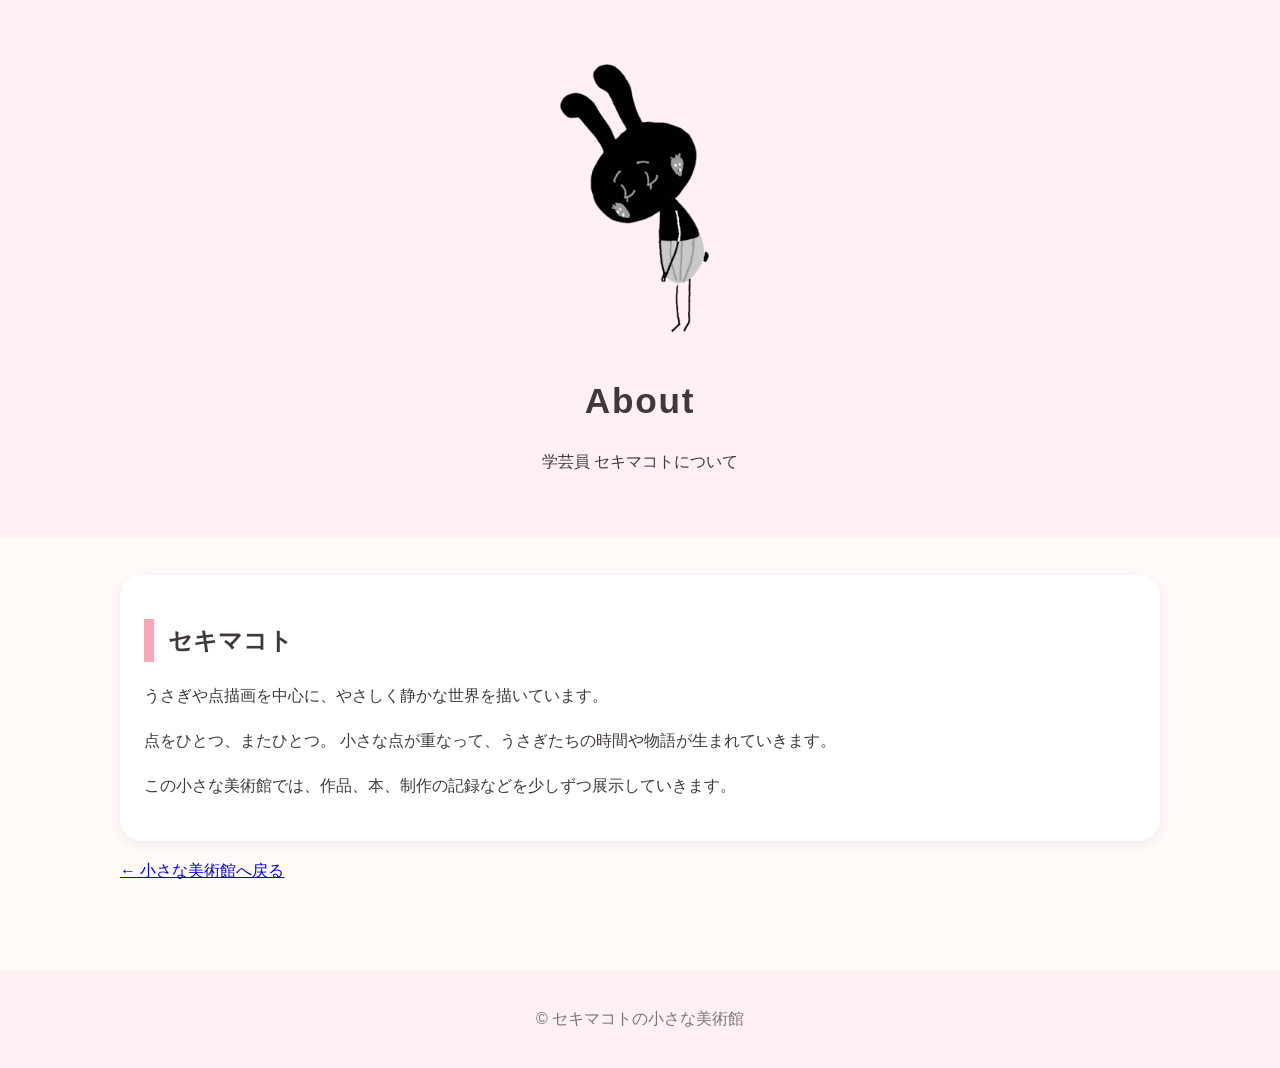
==== about.html @ 88525374 "Update about.html" ====
<!DOCTYPE html>
<html lang="ja">
<head>
<meta charset="UTF-8">
<meta name="viewport" content="width=device-width, initial-scale=1.0">
<title>About｜セキマコトの小さな美術館</title>
<link rel="stylesheet" href="css/style.css">
</head>
<body>
<header>
<img src="images/characters/kurousa-bow.png" alt="おじぎくろうさ">
<h1>About</h1>
<p>学芸員 セキマコトについて</p>
</header>

<main>
<div class="card">
<h2>セキマコト</h2>
<p>
うさぎや点描画を中心に、やさしく静かな世界を描いています。
</p>
<p>
点をひとつ、またひとつ。  
小さな点が重なって、うさぎたちの時間や物語が生まれていきます。
</p>
<p>
この小さな美術館では、作品、本、制作の記録などを少しずつ展示していきます。
</p>
</div>

<p><a href="index.html">← 小さな美術館へ戻る</a></p>
</main>

<footer>© セキマコトの小さな美術館</footer>
</body>
</html>
---- css/style.css ----
body{
    margin:0;
    font-family:"Hiragino Sans","Yu Gothic",sans-serif;
    background:#fffaf8;
    color:#3f3a37;
    line-height:1.8;
}

header{
    text-align:center;
    padding:58px 20px 44px;
    background:#fff0f3;
}

header img{
    width:170px;
    max-width:60%;
}

h1{
    font-size:2.2rem;
    margin:18px 0 8px;
    letter-spacing:.05em;
}

nav{
    background:#fffaf8;
    text-align:center;
    padding:12px;
    border-bottom:1px solid #eadede;
    position:sticky;
    top:0;
    z-index:10;
}

nav a{
    display:inline-block;
    margin:6px 10px;
    color:#3f3a37;
    text-decoration:none;
    font-weight:bold;
}

main{
    max-width:1040px;
    margin:auto;
    padding:38px 18px 70px;
}

section{
    margin-bottom:54px;
}

h2{
    border-left:10px solid #f5a9b8;
    padding-left:14px;
}

.card{
    background:white;
    border-radius:22px;
    padding:24px;
    box-shadow:0 4px 14px rgba(0,0,0,.06);
}

.grid{
    display:grid;
    grid-template-columns:repeat(auto-fit,minmax(220px,1fr));
    gap:22px;
}

.card img{
    width:100%;
    border-radius:14px;
}

.button{
    display:inline-block;
    background:#8c7a70;
    color:white;
    text-decoration:none;
    padding:10px 20px;
    border-radius:999px;
    margin-top:10px;
    font-weight:bold;
    transition:.2s;
}

.button:hover{
    opacity:.9;
}

.button.pink{
    background:#ef9aa8;
}

.kurousa-small{
    width:90px;
    display:block;
    margin:0 auto 10px;
}

footer{
    text-align:center;
    padding:34px;
    background:#fff0f3;
    color:#777;
}
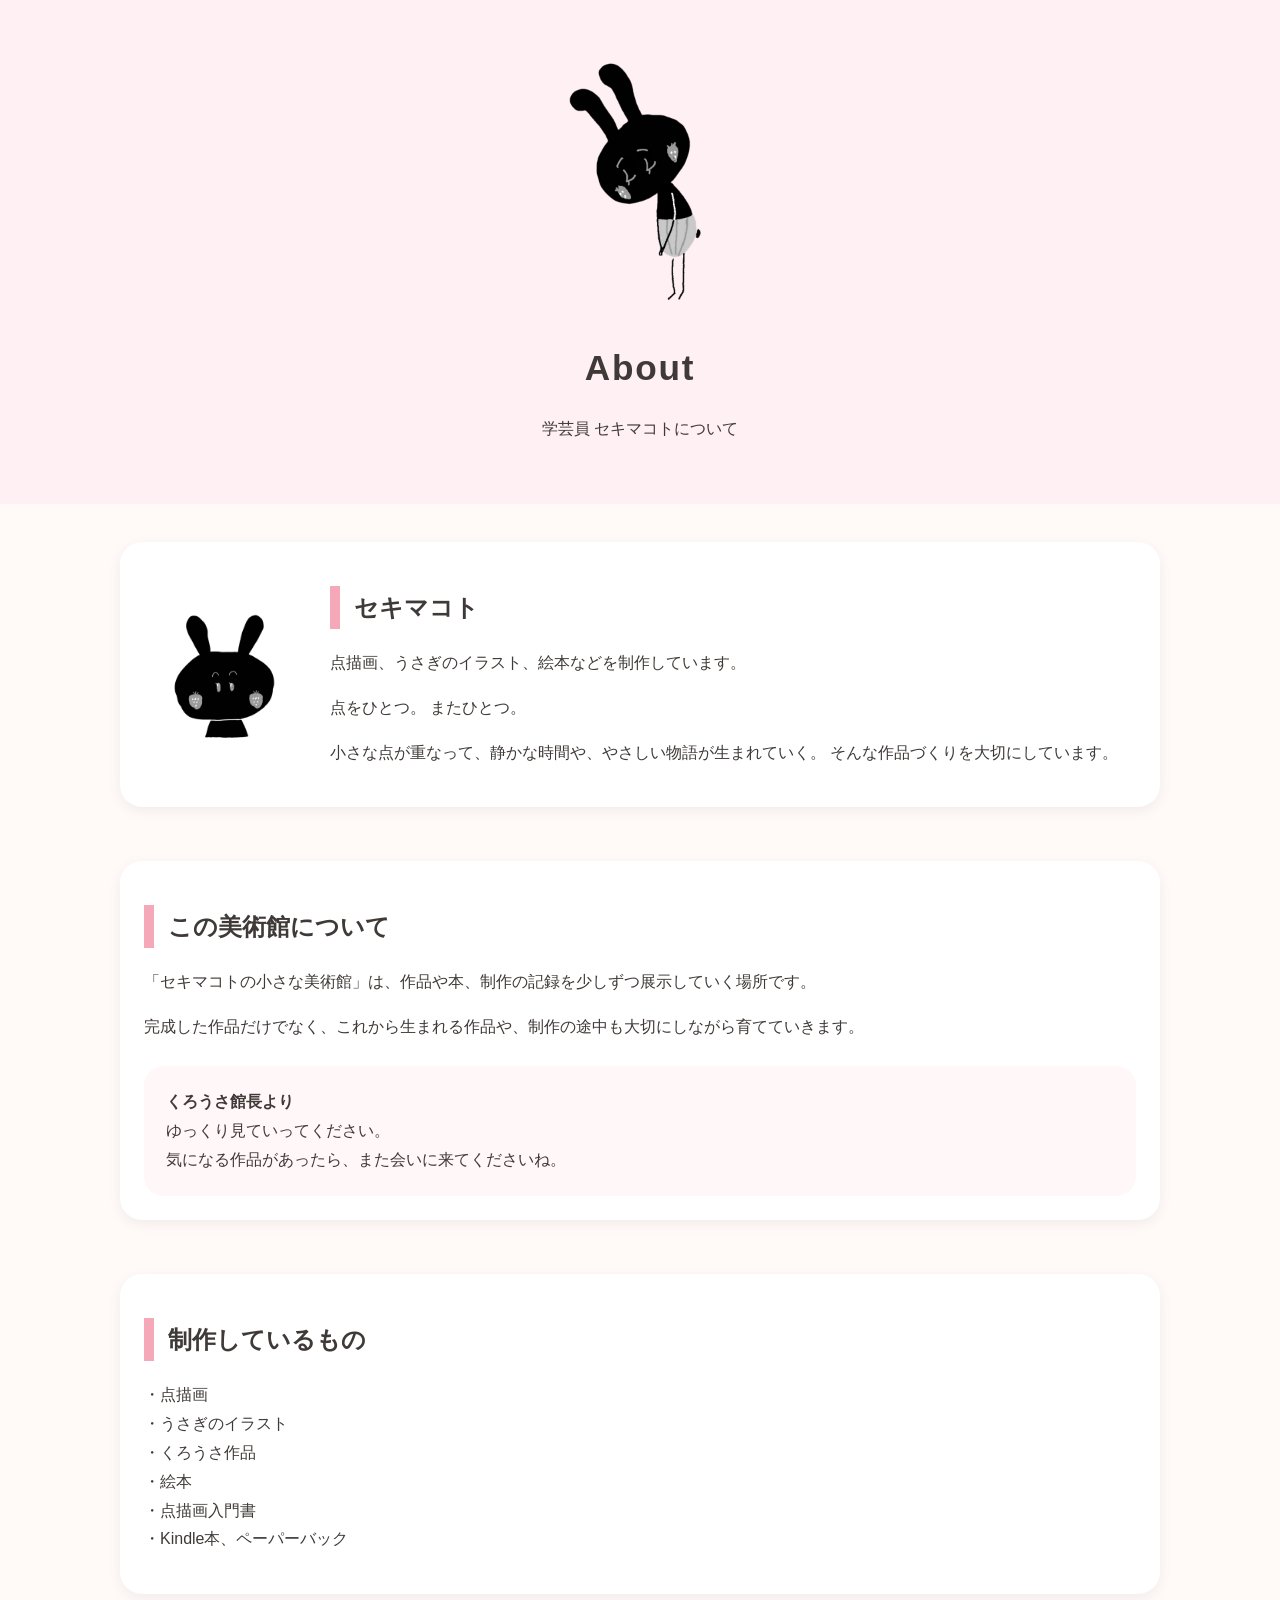
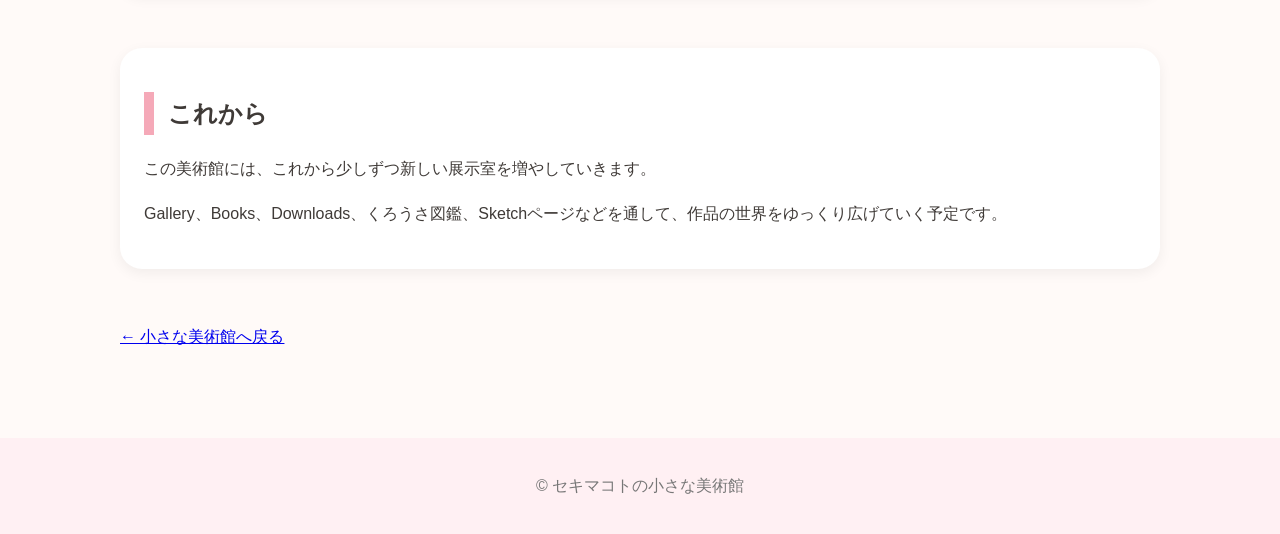
==== commit 5bcda840: "Update about.html" ====
--- a/about.html
+++ b/about.html
@@ -5,8 +5,40 @@
 <meta name="viewport" content="width=device-width, initial-scale=1.0">
 <title>About｜セキマコトの小さな美術館</title>
 <link rel="stylesheet" href="css/style.css">
+
+<style>
+.profile-block{
+  display:grid;
+  grid-template-columns:160px 1fr;
+  gap:26px;
+  align-items:start;
+}
+
+.profile-block img{
+  width:150px;
+  max-width:100%;
+  display:block;
+  margin:auto;
+}
+
+.message{
+  background:#fff7f8;
+  border-radius:20px;
+  padding:22px;
+  margin-top:24px;
+}
+
+@media(max-width:700px){
+  .profile-block{
+    grid-template-columns:1fr;
+    text-align:left;
+  }
+}
+</style>
 </head>
+
 <body>
+
 <header>
 <img src="images/characters/kurousa-bow.png" alt="おじぎくろうさ">
 <h1>About</h1>
@@ -14,23 +46,95 @@
 </header>
 
 <main>
-<div class="card">
+
+<section>
+<div class="card profile-block">
+
+<img src="images/characters/kurousa-bust.png" alt="くろうさ館長">
+
+<div>
 <h2>セキマコト</h2>
+
 <p>
-うさぎや点描画を中心に、やさしく静かな世界を描いています。
+点描画、うさぎのイラスト、絵本などを制作しています。
 </p>
+
 <p>
-点をひとつ、またひとつ。  
-小さな点が重なって、うさぎたちの時間や物語が生まれていきます。
+点をひとつ。  
+またひとつ。
 </p>
+
 <p>
-この小さな美術館では、作品、本、制作の記録などを少しずつ展示していきます。
+小さな点が重なって、静かな時間や、やさしい物語が生まれていく。  
+そんな作品づくりを大切にしています。
 </p>
 </div>
 
+</div>
+</section>
+
+<section>
+<div class="card">
+
+<h2>この美術館について</h2>
+
+<p>
+「セキマコトの小さな美術館」は、作品や本、制作の記録を少しずつ展示していく場所です。
+</p>
+
+<p>
+完成した作品だけでなく、これから生まれる作品や、制作の途中も大切にしながら育てていきます。
+</p>
+
+<div class="message">
+<strong>くろうさ館長より</strong><br>
+ゆっくり見ていってください。<br>
+気になる作品があったら、また会いに来てくださいね。
+</div>
+
+</div>
+</section>
+
+<section>
+<div class="card">
+
+<h2>制作しているもの</h2>
+
+<p>
+・点描画<br>
+・うさぎのイラスト<br>
+・くろうさ作品<br>
+・絵本<br>
+・点描画入門書<br>
+・Kindle本、ペーパーバック
+</p>
+
+</div>
+</section>
+
+<section>
+<div class="card">
+
+<h2>これから</h2>
+
+<p>
+この美術館には、これから少しずつ新しい展示室を増やしていきます。
+</p>
+
+<p>
+Gallery、Books、Downloads、くろうさ図鑑、Sketchページなどを通して、作品の世界をゆっくり広げていく予定です。
+</p>
+
+</div>
+</section>
+
 <p><a href="index.html">← 小さな美術館へ戻る</a></p>
+
 </main>
 
-<footer>© セキマコトの小さな美術館</footer>
+<footer>
+© セキマコトの小さな美術館
+</footer>
+
 </body>
 </html>
--- a/css/style.css
+++ b/css/style.css
@@ -1,108 +1,130 @@
 body{
-    margin:0;
-    font-family:"Hiragino Sans","Yu Gothic",sans-serif;
-    background:#fffaf8;
-    color:#3f3a37;
-    line-height:1.8;
+  margin:0;
+  font-family:"Hiragino Sans","Yu Gothic",sans-serif;
+  background:#fffaf8;
+  color:#3f3a37;
+  line-height:1.8;
 }
 
 header{
-    text-align:center;
-    padding:58px 20px 44px;
-    background:#fff0f3;
+  text-align:center;
+  padding:58px 20px 44px;
+  background:#fff0f3;
 }
 
 header img{
-    width:170px;
-    max-width:60%;
+  width:150px;
+  max-width:55%;
 }
 
 h1{
-    font-size:2.2rem;
-    margin:18px 0 8px;
-    letter-spacing:.05em;
+  font-size:2.2rem;
+  margin:18px 0 8px;
+  letter-spacing:.05em;
 }
 
 nav{
-    background:#fffaf8;
-    text-align:center;
-    padding:12px;
-    border-bottom:1px solid #eadede;
-    position:sticky;
-    top:0;
-    z-index:10;
+  background:#fffaf8;
+  text-align:center;
+  padding:12px;
+  border-bottom:1px solid #eadede;
+  position:sticky;
+  top:0;
+  z-index:10;
 }
 
 nav a{
-    display:inline-block;
-    margin:6px 10px;
-    color:#3f3a37;
-    text-decoration:none;
-    font-weight:bold;
+  display:inline-block;
+  margin:6px 10px;
+  color:#3f3a37;
+  text-decoration:none;
+  font-weight:bold;
 }
 
 main{
-    max-width:1040px;
-    margin:auto;
-    padding:38px 18px 70px;
+  max-width:1040px;
+  margin:auto;
+  padding:38px 18px 70px;
 }
 
 section{
-    margin-bottom:54px;
+  margin-bottom:54px;
 }
 
 h2{
-    border-left:10px solid #f5a9b8;
-    padding-left:14px;
+  border-left:10px solid #f5a9b8;
+  padding-left:14px;
+}
+
+h3{
+  margin-top:14px;
 }
 
 .card{
-    background:white;
-    border-radius:22px;
-    padding:24px;
-    box-shadow:0 4px 14px rgba(0,0,0,.06);
+  background:white;
+  border-radius:22px;
+  padding:24px;
+  box-shadow:0 4px 14px rgba(0,0,0,.06);
 }
 
 .grid{
-    display:grid;
-    grid-template-columns:repeat(auto-fit,minmax(220px,1fr));
-    gap:22px;
+  display:grid;
+  grid-template-columns:repeat(auto-fit,minmax(220px,1fr));
+  gap:22px;
 }
 
 .card img{
-    width:100%;
-    border-radius:14px;
+  width:100%;
+  border-radius:14px;
 }
 
 .button{
-    display:inline-block;
-    background:#8c7a70;
-    color:white;
-    text-decoration:none;
-    padding:10px 20px;
-    border-radius:999px;
-    margin-top:10px;
-    font-weight:bold;
-    transition:.2s;
+  display:inline-block;
+  background:#8c7a70;
+  color:white;
+  text-decoration:none;
+  padding:10px 20px;
+  border-radius:999px;
+  margin-top:10px;
+  font-weight:bold;
+  transition:.2s;
 }
 
 .button:hover{
-    opacity:.9;
+  opacity:.9;
 }
 
 .button.pink{
-    background:#ef9aa8;
+  background:#ef9aa8;
 }
 
 .kurousa-small{
-    width:90px;
-    display:block;
-    margin:0 auto 10px;
+  width:72px;
+  display:block;
+  margin:0 auto 12px;
+}
+
+.kurousa-medium{
+  width:96px;
+  display:block;
+  margin:0 auto 14px;
+}
+
+.kurousa-large{
+  width:140px;
+  display:block;
+  margin:0 auto 18px;
 }
 
 footer{
-    text-align:center;
-    padding:34px;
-    background:#fff0f3;
-    color:#777;
+  text-align:center;
+  padding:34px;
+  background:#fff0f3;
+  color:#777;
 }
+
+hr{
+    border:none;
+    border-top:1px solid #ece4e1;
+    margin:18px 0;
+}
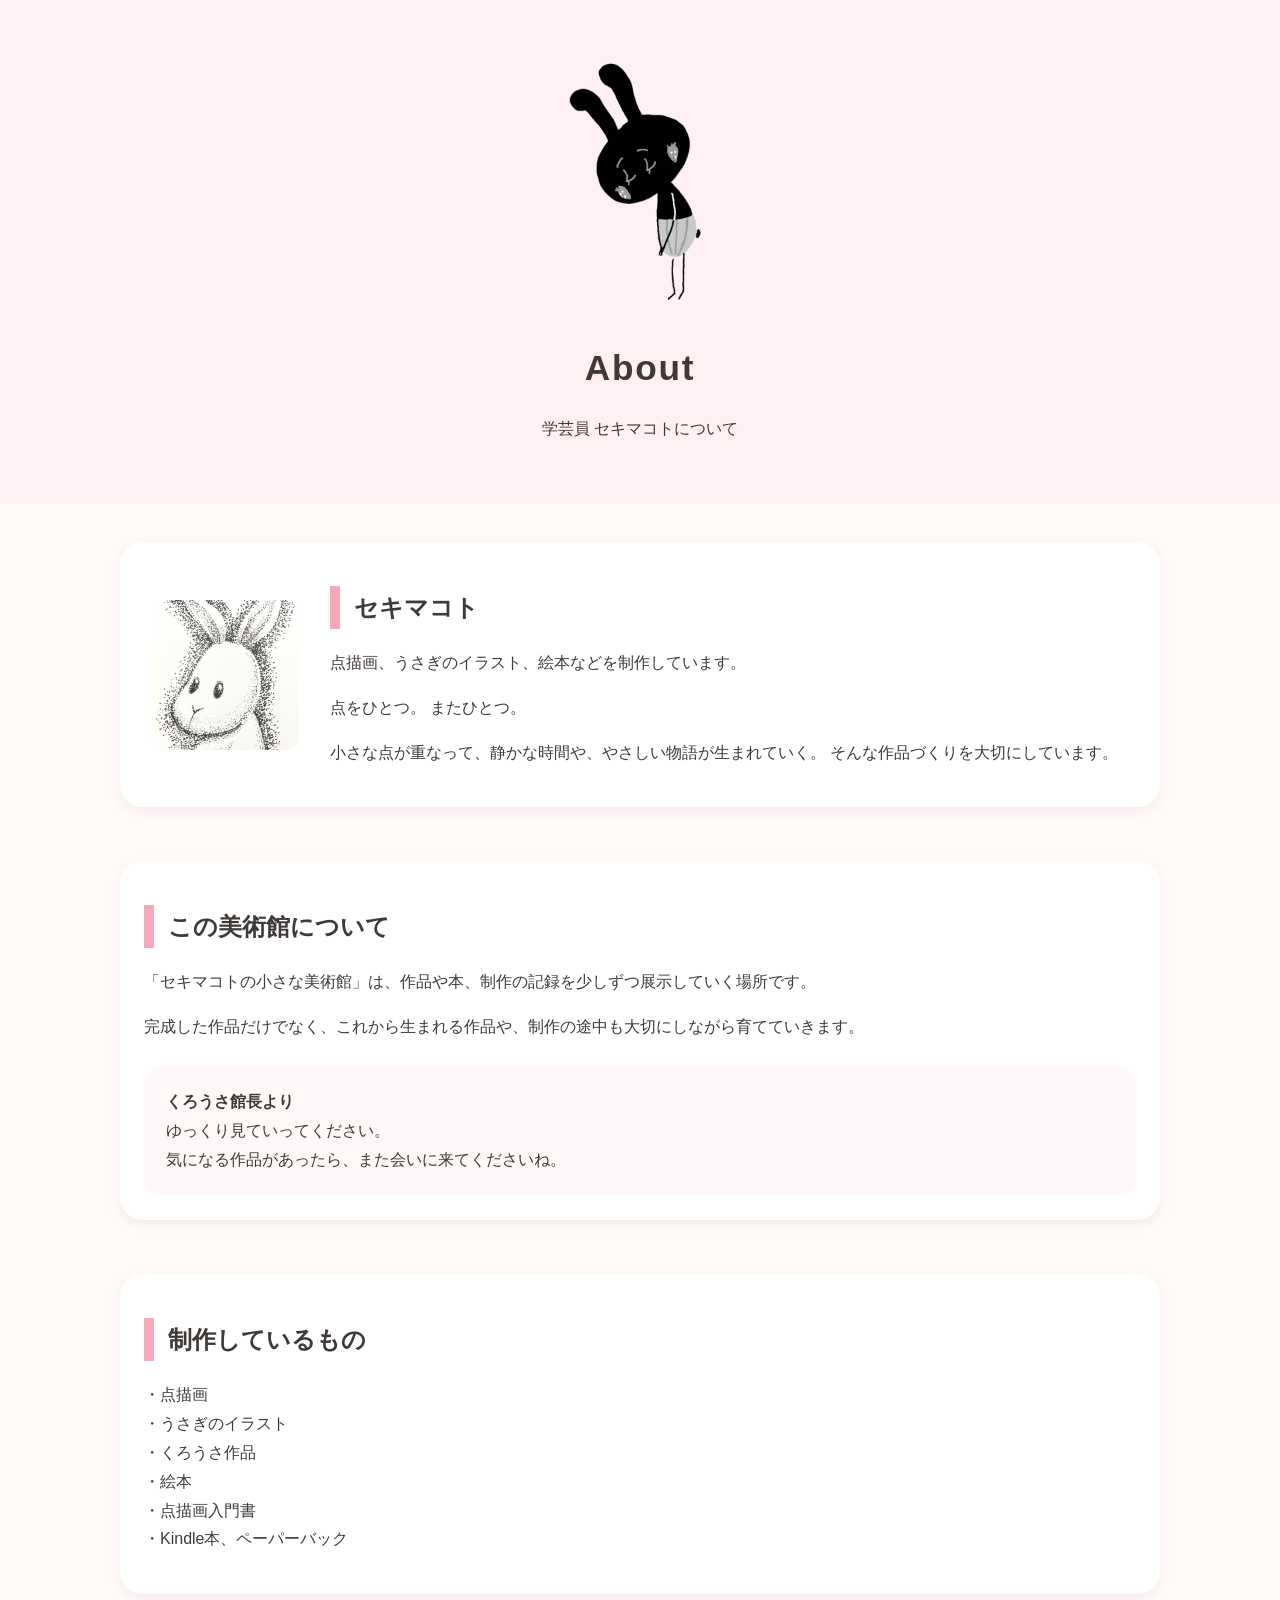
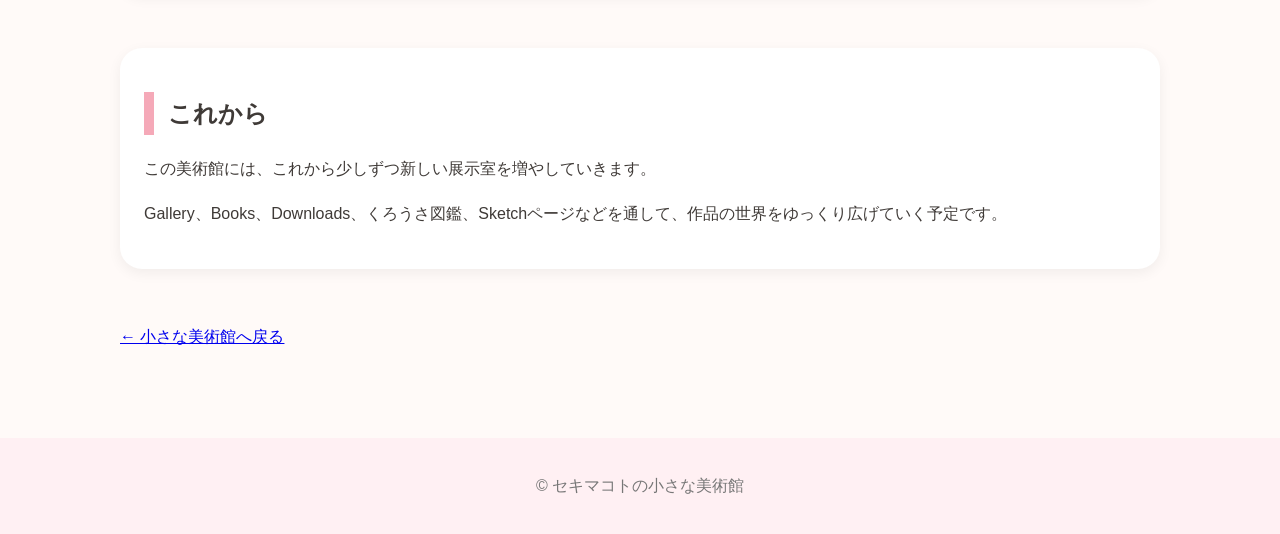
==== commit 147571c3: "Update about.html" ====
--- a/about.html
+++ b/about.html
@@ -1,10 +1,22 @@
 <!DOCTYPE html>
 <html lang="ja">
 <head>
+<meta property="og:title" content="セキマコトの小さな美術館">
+
+<meta property="og:description"
+content="点描画・くろうさ・絵本を展示する小さな美術館です。">
+
+<meta property="og:image"
+content="https://sekimakoto-official.pages.dev/images/ogp.jpg">
+
+<meta property="og:type"
+content="website">
+
 <meta charset="UTF-8">
 <meta name="viewport" content="width=device-width, initial-scale=1.0">
 <title>About｜セキマコトの小さな美術館</title>
 <link rel="stylesheet" href="css/style.css">
+<link rel="icon" type="image/png" href="images/icons/favicon.png">
 
 <style>
 .profile-block{
@@ -50,8 +62,8 @@
 <section>
 <div class="card profile-block">
 
-<img src="images/characters/kurousa-bust.png" alt="くろうさ館長">
-
+<img src="images/profile/sekimakoto-icon.png" alt="セキマコトのアイコン">
+  
 <div>
 <h2>セキマコト</h2>
 
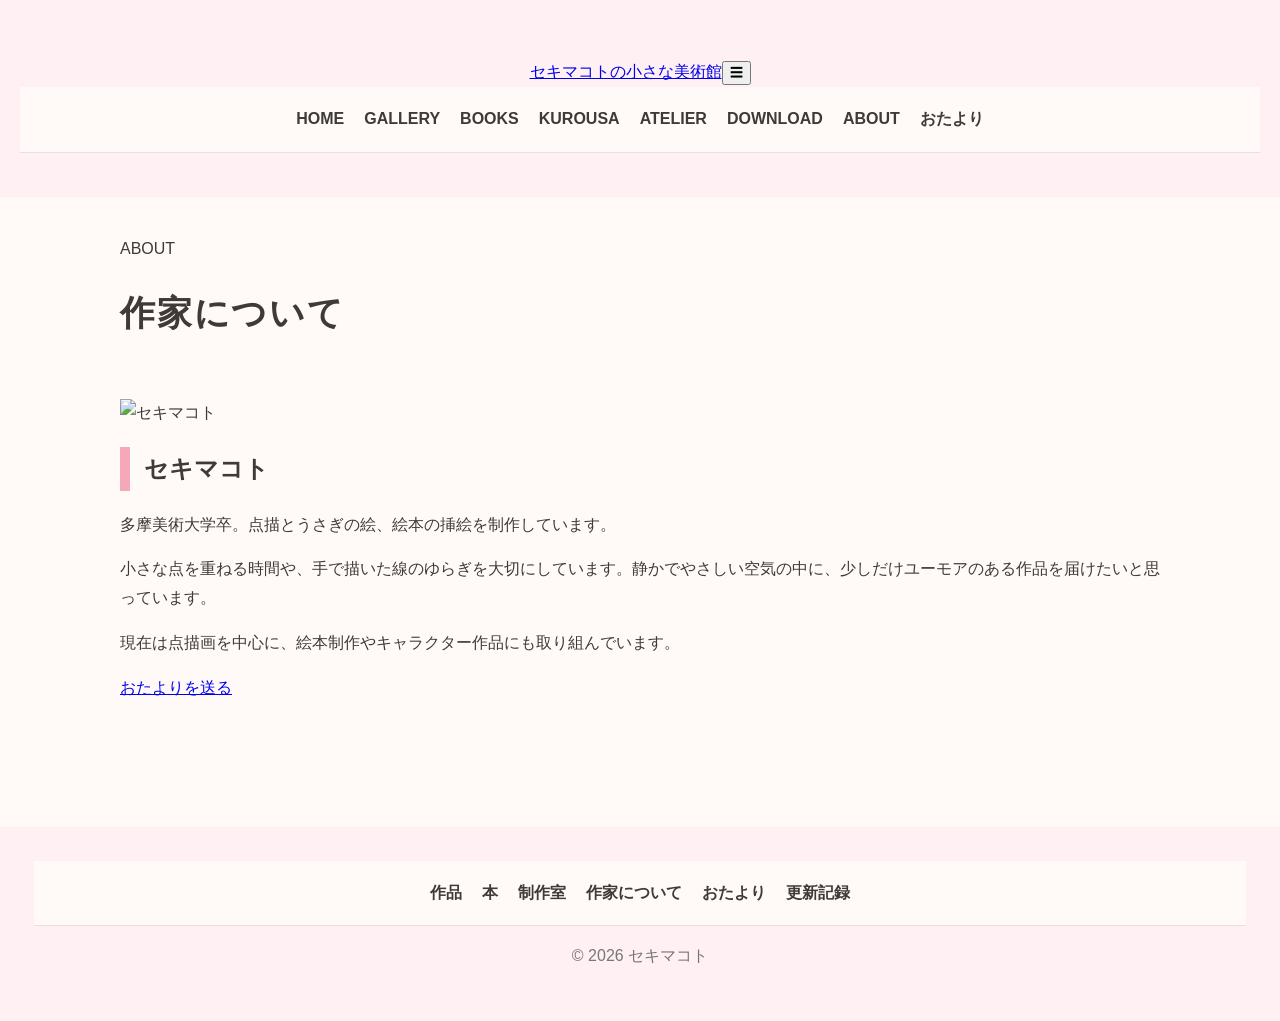
==== commit 0ece9522: "Update about.html" ====
--- a/about.html
+++ b/about.html
@@ -1,152 +1 @@
-<!DOCTYPE html>
-<html lang="ja">
-<head>
-<meta property="og:title" content="セキマコトの小さな美術館">
-
-<meta property="og:description"
-content="点描画・くろうさ・絵本を展示する小さな美術館です。">
-
-<meta property="og:image"
-content="https://sekimakoto-official.pages.dev/images/ogp.jpg">
-
-<meta property="og:type"
-content="website">
-
-<meta charset="UTF-8">
-<meta name="viewport" content="width=device-width, initial-scale=1.0">
-<title>About｜セキマコトの小さな美術館</title>
-<link rel="stylesheet" href="css/style.css">
-<link rel="icon" type="image/png" href="images/icons/favicon.png">
-
-<style>
-.profile-block{
-  display:grid;
-  grid-template-columns:160px 1fr;
-  gap:26px;
-  align-items:start;
-}
-
-.profile-block img{
-  width:150px;
-  max-width:100%;
-  display:block;
-  margin:auto;
-}
-
-.message{
-  background:#fff7f8;
-  border-radius:20px;
-  padding:22px;
-  margin-top:24px;
-}
-
-@media(max-width:700px){
-  .profile-block{
-    grid-template-columns:1fr;
-    text-align:left;
-  }
-}
-</style>
-</head>
-
-<body>
-
-<header>
-<img src="images/characters/kurousa-bow.png" alt="おじぎくろうさ">
-<h1>About</h1>
-<p>学芸員 セキマコトについて</p>
-</header>
-
-<main>
-
-<section>
-<div class="card profile-block">
-
-<img src="images/profile/sekimakoto-icon.png" alt="セキマコトのアイコン">
-  
-<div>
-<h2>セキマコト</h2>
-
-<p>
-点描画、うさぎのイラスト、絵本などを制作しています。
-</p>
-
-<p>
-点をひとつ。  
-またひとつ。
-</p>
-
-<p>
-小さな点が重なって、静かな時間や、やさしい物語が生まれていく。  
-そんな作品づくりを大切にしています。
-</p>
-</div>
-
-</div>
-</section>
-
-<section>
-<div class="card">
-
-<h2>この美術館について</h2>
-
-<p>
-「セキマコトの小さな美術館」は、作品や本、制作の記録を少しずつ展示していく場所です。
-</p>
-
-<p>
-完成した作品だけでなく、これから生まれる作品や、制作の途中も大切にしながら育てていきます。
-</p>
-
-<div class="message">
-<strong>くろうさ館長より</strong><br>
-ゆっくり見ていってください。<br>
-気になる作品があったら、また会いに来てくださいね。
-</div>
-
-</div>
-</section>
-
-<section>
-<div class="card">
-
-<h2>制作しているもの</h2>
-
-<p>
-・点描画<br>
-・うさぎのイラスト<br>
-・くろうさ作品<br>
-・絵本<br>
-・点描画入門書<br>
-・Kindle本、ペーパーバック
-</p>
-
-</div>
-</section>
-
-<section>
-<div class="card">
-
-<h2>これから</h2>
-
-<p>
-この美術館には、これから少しずつ新しい展示室を増やしていきます。
-</p>
-
-<p>
-Gallery、Books、Downloads、くろうさ図鑑、Sketchページなどを通して、作品の世界をゆっくり広げていく予定です。
-</p>
-
-</div>
-</section>
-
-<p><a href="index.html">← 小さな美術館へ戻る</a></p>
-
-</main>
-
-<footer>
-© セキマコトの小さな美術館
-</footer>
-
-</body>
-</html>
+<!doctype html><html lang="ja"><head><meta charset="utf-8"><meta name="viewport" content="width=device-width,initial-scale=1"><title>作家について｜セキマコトの小さな美術館</title><meta name="description" content="作家についてのページです。"><link rel="stylesheet" href="css/style.css"></head><body><header class="site-header"><div class="container header-inner"><a class="logo" href="index.html">セキマコトの小さな美術館</a><button class="menu-btn" aria-label="メニューを開く" aria-expanded="false">☰</button><nav class="nav"><a href="index.html">HOME</a><a href="gallery.html">GALLERY</a><a href="books.html">BOOKS</a><a href="kurousa.html">KUROUSA</a><a href="atelier.html">ATELIER</a><a href="downloads.html">DOWNLOAD</a><a href="about.html" aria-current="page">ABOUT</a><a href="contact.html">おたより</a></nav></div></header><main><section class="page-head"><div class="container"><span class="eyebrow">ABOUT</span><h1>作家について</h1></div></section><section class="section-sm"><div class="container profile"><img src="images/common/profile.webp" alt="セキマコト"><div><h2>セキマコト</h2><p>多摩美術大学卒。点描とうさぎの絵、絵本の挿絵を制作しています。</p><p>小さな点を重ねる時間や、手で描いた線のゆらぎを大切にしています。静かでやさしい空気の中に、少しだけユーモアのある作品を届けたいと思っています。</p><p>現在は点描画を中心に、絵本制作やキャラクター作品にも取り組んでいます。</p><a class="btn secondary" href="contact.html">おたよりを送る</a></div></div></section></main><footer class="site-footer"><div class="container"><nav class="footer-nav"><a href="gallery.html">作品</a><a href="books.html">本</a><a href="atelier.html">制作室</a><a href="about.html">作家について</a><a href="contact.html">おたより</a><a href="changelog.html">更新記録</a></nav><p class="copyright">© 2026 セキマコト</p></div></footer><script src="script.js"></script></body></html>
--- a/css/style.css
+++ b/css/style.css
@@ -128,3 +128,41 @@
     border-top:1px solid #ece4e1;
     margin:18px 0;
 }
+.season-card{
+  text-align:center;
+}
+
+.season-image{
+  width:100%;
+  max-width:820px;
+  border-radius:22px;
+  display:block;
+  margin:18px auto;
+  box-shadow:0 4px 14px rgba(0,0,0,.06);
+}
+
+.atelier-hero{
+  text-align:center;
+}
+
+.atelier-hero img{
+  width:100%;
+  max-width:900px;
+  border-radius:24px;
+  box-shadow:0 4px 14px rgba(0,0,0,.06);
+  margin:18px auto;
+  display:block;
+}
+
+.atelier-grid{
+  display:grid;
+  grid-template-columns:repeat(auto-fit,minmax(240px,1fr));
+  gap:22px;
+}
+
+.atelier-card img{
+  width:100%;
+  border-radius:18px;
+  display:block;
+  margin-bottom:12px;
+}
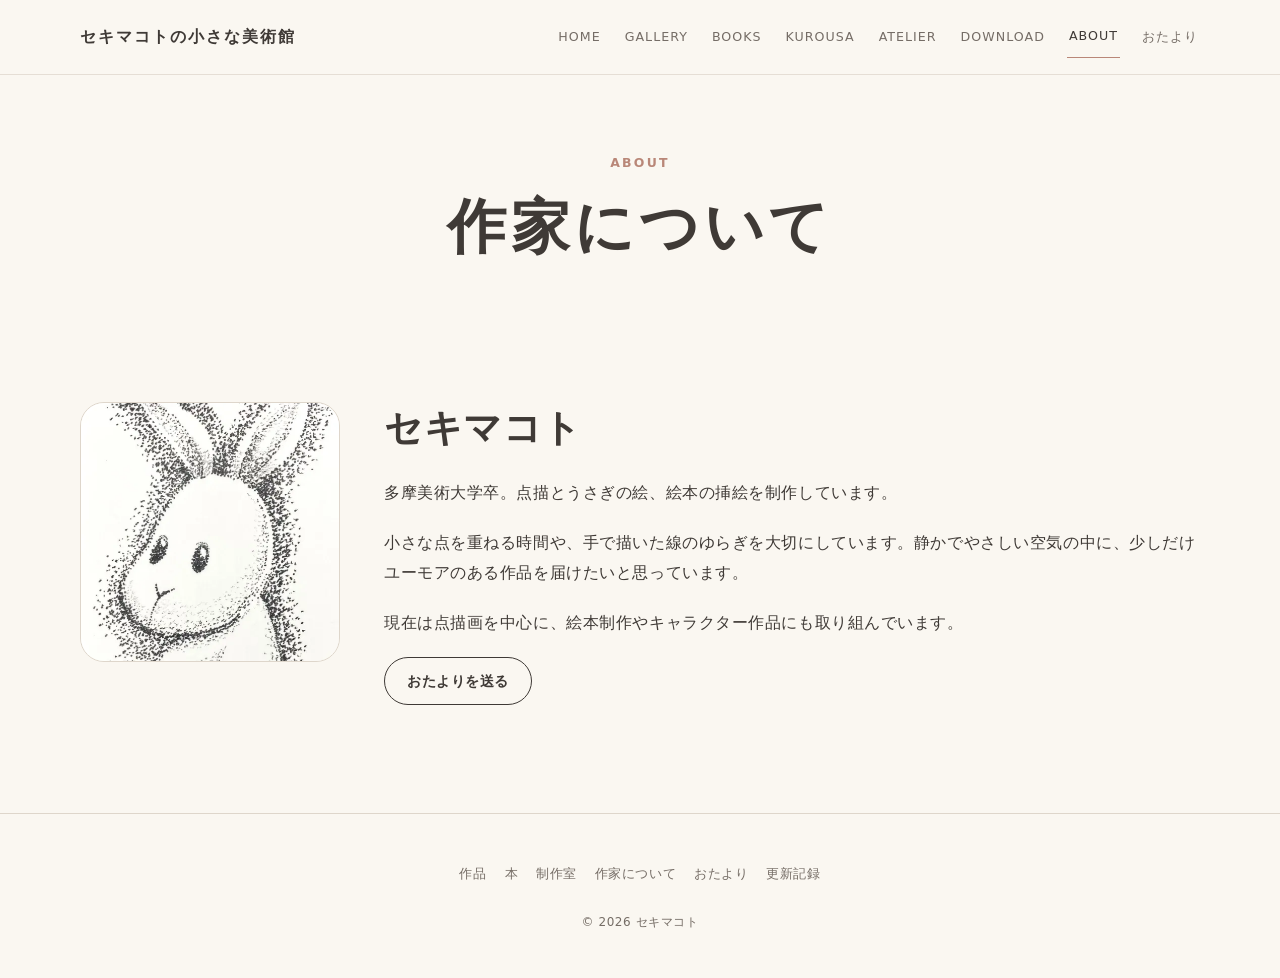
==== commit 044b271c: "Update about.html" ====
--- a/about.html
+++ b/about.html
@@ -1 +1,42 @@
-<!doctype html><html lang="ja"><head><meta charset="utf-8"><meta name="viewport" content="width=device-width,initial-scale=1"><title>作家について｜セキマコトの小さな美術館</title><meta name="description" content="作家についてのページです。"><link rel="stylesheet" href="css/style.css"></head><body><header class="site-header"><div class="container header-inner"><a class="logo" href="index.html">セキマコトの小さな美術館</a><button class="menu-btn" aria-label="メニューを開く" aria-expanded="false">☰</button><nav class="nav"><a href="index.html">HOME</a><a href="gallery.html">GALLERY</a><a href="books.html">BOOKS</a><a href="kurousa.html">KUROUSA</a><a href="atelier.html">ATELIER</a><a href="downloads.html">DOWNLOAD</a><a href="about.html" aria-current="page">ABOUT</a><a href="contact.html">おたより</a></nav></div></header><main><section class="page-head"><div class="container"><span class="eyebrow">ABOUT</span><h1>作家について</h1></div></section><section class="section-sm"><div class="container profile"><img src="images/common/profile.webp" alt="セキマコト"><div><h2>セキマコト</h2><p>多摩美術大学卒。点描とうさぎの絵、絵本の挿絵を制作しています。</p><p>小さな点を重ねる時間や、手で描いた線のゆらぎを大切にしています。静かでやさしい空気の中に、少しだけユーモアのある作品を届けたいと思っています。</p><p>現在は点描画を中心に、絵本制作やキャラクター作品にも取り組んでいます。</p><a class="btn secondary" href="contact.html">おたよりを送る</a></div></div></section></main><footer class="site-footer"><div class="container"><nav class="footer-nav"><a href="gallery.html">作品</a><a href="books.html">本</a><a href="atelier.html">制作室</a><a href="about.html">作家について</a><a href="contact.html">おたより</a><a href="changelog.html">更新記録</a></nav><p class="copyright">© 2026 セキマコト</p></div></footer><script src="script.js"></script></body></html>
+<!doctype html><html lang="ja">
+  <head><meta charset="utf-8"><meta name="viewport" content="width=device-width,initial-scale=1">
+    <title>作家について｜セキマコトの小さな美術館</title>
+    <meta name="description" content="作家についてのページです。">
+    <link rel="stylesheet" href="css/style.css">
+  </head>
+  
+
+<body>
+  <header class="site-header"><div class="container header-inner">
+    <a class="logo" href="index.html">セキマコトの小さな美術館</a>
+    <button class="menu-btn" aria-label="メニューを開く" aria-expanded="false">☰</button>
+    <nav class="nav">
+      <a href="index.html">HOME</a>
+      <a href="gallery.html">GALLERY</a>
+      <a href="books.html">BOOKS</a>
+      <a href="kurousa.html">KUROUSA</a>
+      <a href="atelier.html">ATELIER</a>
+      <a href="downloads.html">DOWNLOAD</a>
+      <a href="about.html" aria-current="page">ABOUT</a>
+      <a href="contact.html">おたより</a>
+    </nav>
+  </div>
+  </header>
+  
+  <main>
+    <section class="page-head"><div class="container"><span class="eyebrow">ABOUT</span><h1>作家について</h1></div>
+    </section><section class="section-sm"><div class="container profile"><img src="images/common/profile.webp" alt="セキマコト"><div>
+      <h2>セキマコト</h2><p>多摩美術大学卒。点描とうさぎの絵、絵本の挿絵を制作しています。</p>
+      <p>小さな点を重ねる時間や、手で描いた線のゆらぎを大切にしています。静かでやさしい空気の中に、少しだけユーモアのある作品を届けたいと思っています。</p>
+      <p>現在は点描画を中心に、絵本制作やキャラクター作品にも取り組んでいます。</p>
+      <a class="btn secondary" href="contact.html">おたよりを送る</a></div></div></section>
+  </main>
+  
+  <footer class="site-footer"><div class="container">
+    <nav class="footer-nav">
+    <a href="gallery.html">作品</a><a href="books.html">本</a><a href="atelier.html">制作室</a><a href="about.html">作家について</a>
+    <a href="contact.html">おたより</a><a href="changelog.html">更新記録</a>
+  </nav>
+    <p class="copyright">© 2026 セキマコト</p></div>
+  </footer>
+  <script src="script.js"></script></body></html>
--- a/css/style.css
+++ b/css/style.css
@@ -1,168 +1,2 @@
-body{
-  margin:0;
-  font-family:"Hiragino Sans","Yu Gothic",sans-serif;
-  background:#fffaf8;
-  color:#3f3a37;
-  line-height:1.8;
-}
 
-header{
-  text-align:center;
-  padding:58px 20px 44px;
-  background:#fff0f3;
-}
-
-header img{
-  width:150px;
-  max-width:55%;
-}
-
-h1{
-  font-size:2.2rem;
-  margin:18px 0 8px;
-  letter-spacing:.05em;
-}
-
-nav{
-  background:#fffaf8;
-  text-align:center;
-  padding:12px;
-  border-bottom:1px solid #eadede;
-  position:sticky;
-  top:0;
-  z-index:10;
-}
-
-nav a{
-  display:inline-block;
-  margin:6px 10px;
-  color:#3f3a37;
-  text-decoration:none;
-  font-weight:bold;
-}
-
-main{
-  max-width:1040px;
-  margin:auto;
-  padding:38px 18px 70px;
-}
-
-section{
-  margin-bottom:54px;
-}
-
-h2{
-  border-left:10px solid #f5a9b8;
-  padding-left:14px;
-}
-
-h3{
-  margin-top:14px;
-}
-
-.card{
-  background:white;
-  border-radius:22px;
-  padding:24px;
-  box-shadow:0 4px 14px rgba(0,0,0,.06);
-}
-
-.grid{
-  display:grid;
-  grid-template-columns:repeat(auto-fit,minmax(220px,1fr));
-  gap:22px;
-}
-
-.card img{
-  width:100%;
-  border-radius:14px;
-}
-
-.button{
-  display:inline-block;
-  background:#8c7a70;
-  color:white;
-  text-decoration:none;
-  padding:10px 20px;
-  border-radius:999px;
-  margin-top:10px;
-  font-weight:bold;
-  transition:.2s;
-}
-
-.button:hover{
-  opacity:.9;
-}
-
-.button.pink{
-  background:#ef9aa8;
-}
-
-.kurousa-small{
-  width:72px;
-  display:block;
-  margin:0 auto 12px;
-}
-
-.kurousa-medium{
-  width:96px;
-  display:block;
-  margin:0 auto 14px;
-}
-
-.kurousa-large{
-  width:140px;
-  display:block;
-  margin:0 auto 18px;
-}
-
-footer{
-  text-align:center;
-  padding:34px;
-  background:#fff0f3;
-  color:#777;
-}
-
-hr{
-    border:none;
-    border-top:1px solid #ece4e1;
-    margin:18px 0;
-}
-.season-card{
-  text-align:center;
-}
-
-.season-image{
-  width:100%;
-  max-width:820px;
-  border-radius:22px;
-  display:block;
-  margin:18px auto;
-  box-shadow:0 4px 14px rgba(0,0,0,.06);
-}
-
-.atelier-hero{
-  text-align:center;
-}
-
-.atelier-hero img{
-  width:100%;
-  max-width:900px;
-  border-radius:24px;
-  box-shadow:0 4px 14px rgba(0,0,0,.06);
-  margin:18px auto;
-  display:block;
-}
-
-.atelier-grid{
-  display:grid;
-  grid-template-columns:repeat(auto-fit,minmax(240px,1fr));
-  gap:22px;
-}
-
-.atelier-card img{
-  width:100%;
-  border-radius:18px;
-  display:block;
-  margin-bottom:12px;
-}
+:root{--bg:#faf7f1;--paper:#fffdf9;--ink:#3f3a36;--sub:#756d66;--line:#ded6cb;--accent:#b98778;--soft:#f2e4de;--shadow:0 10px 30px rgba(70,58,50,.08);--radius:24px;--max:1120px}*{box-sizing:border-box}html{scroll-behavior:smooth}body{margin:0;color:var(--ink);background:var(--bg);font-family:"Yu Mincho","Hiragino Mincho ProN",serif;line-height:1.9;letter-spacing:.035em}img{max-width:100%;height:auto;display:block}a{color:inherit;text-decoration:none}.container{width:min(calc(100% - 36px),var(--max));margin:auto}.narrow{width:min(calc(100% - 36px),780px);margin:auto}.section{padding:76px 0}.section-sm{padding:48px 0}.center{text-align:center}.muted{color:var(--sub)}.eyebrow{display:inline-block;margin-bottom:10px;color:var(--accent);font-family:system-ui,sans-serif;font-size:.78rem;font-weight:700;letter-spacing:.18em}h1,h2,h3{line-height:1.45;font-weight:600;margin-top:0}h1{font-size:clamp(2rem,5vw,3.7rem);letter-spacing:.08em}h2{font-size:clamp(1.55rem,3vw,2.35rem);margin-bottom:22px}h3{font-size:1.22rem;margin-bottom:10px}p{margin:0 0 1.2em}.site-header{position:sticky;top:0;z-index:50;background:rgba(250,247,241,.92);backdrop-filter:blur(12px);border-bottom:1px solid rgba(222,214,203,.75)}.header-inner{min-height:74px;display:flex;align-items:center;justify-content:space-between;gap:24px}.logo{font-size:1.02rem;font-weight:700;letter-spacing:.12em}.nav{display:flex;gap:20px;align-items:center;flex-wrap:wrap}.nav a{font-family:system-ui,sans-serif;font-size:.79rem;color:var(--sub);letter-spacing:.08em;padding:8px 2px}.nav a:hover,.nav a[aria-current=page]{color:var(--ink);border-bottom:1px solid var(--accent)}.menu-btn{display:none;border:0;background:none;font-size:1.4rem}.hero{padding:44px 0 60px}.hero-image{overflow:hidden;border-radius:30px;box-shadow:var(--shadow);background:#eee}.hero-image img{width:100%;aspect-ratio:16/9;object-fit:cover}.hero-copy{padding:42px 0 0;text-align:center}.hero-copy p{max-width:680px;margin:auto;color:var(--sub)}.notice{display:grid;grid-template-columns:180px 1fr;gap:32px;background:var(--paper);border:1px solid var(--line);border-radius:var(--radius);padding:28px;box-shadow:var(--shadow);align-items:center}.notice img{aspect-ratio:1/1;object-fit:cover;border-radius:16px}.badge{display:inline-block;padding:5px 11px;border-radius:999px;background:var(--soft);color:#765348;font-family:system-ui,sans-serif;font-size:.72rem;font-weight:700;letter-spacing:.08em}.text-link{display:inline-flex;gap:8px;align-items:center;color:var(--accent);font-weight:700}.grid{display:grid;gap:28px}.grid-2{grid-template-columns:repeat(2,minmax(0,1fr))}.grid-3{grid-template-columns:repeat(3,minmax(0,1fr))}.card{background:var(--paper);border:1px solid var(--line);border-radius:var(--radius);overflow:hidden;box-shadow:var(--shadow)}.card-body{padding:24px}.card-media img{width:100%;aspect-ratio:4/3;object-fit:cover}.card-media.portrait img{aspect-ratio:1/1;object-fit:contain;background:#fff}.btn{display:inline-flex;align-items:center;justify-content:center;min-height:48px;padding:0 22px;border-radius:999px;background:var(--ink);color:#fff;font-family:system-ui,sans-serif;font-size:.9rem;font-weight:700}.btn.secondary{background:transparent;color:var(--ink);border:1px solid var(--ink)}.btn.disabled{background:#b8b0aa;pointer-events:none}.btn-row{display:flex;gap:12px;flex-wrap:wrap;margin-top:20px}.page-head{padding:72px 0 34px;text-align:center}.page-head p{max-width:700px;margin:auto;color:var(--sub)}.feature{display:grid;grid-template-columns:minmax(0,.9fr) minmax(0,1.1fr);gap:48px;align-items:center}.feature-image{background:#fff;border:1px solid var(--line);border-radius:var(--radius);padding:20px;box-shadow:var(--shadow)}.feature-image img{width:100%;object-fit:contain}.timeline{position:relative;display:grid;gap:34px}.timeline:before{content:"";position:absolute;left:28px;top:20px;bottom:20px;width:1px;background:var(--line)}.step{display:grid;grid-template-columns:58px 1fr;gap:24px;position:relative}.step-no{width:58px;height:58px;border-radius:50%;background:var(--paper);border:1px solid var(--line);display:grid;place-items:center;z-index:1;font-family:system-ui,sans-serif;font-weight:700;color:var(--accent)}.step-content{background:var(--paper);border:1px solid var(--line);border-radius:var(--radius);padding:22px;box-shadow:var(--shadow)}.step-content img{width:100%;max-height:640px;object-fit:contain;border-radius:16px;background:#fff;margin-bottom:18px}.quote{padding:34px;background:var(--soft);border-radius:var(--radius);font-size:1.05rem}.profile{display:grid;grid-template-columns:260px 1fr;gap:44px;align-items:start}.profile img{border-radius:var(--radius);background:#fff;border:1px solid var(--line)}.download-box{background:var(--paper);border:1px solid var(--line);border-radius:var(--radius);padding:36px;text-align:center;box-shadow:var(--shadow)}.site-footer{margin-top:60px;padding:48px 0 30px;border-top:1px solid var(--line);color:var(--sub)}.footer-nav{display:flex;justify-content:center;gap:18px;flex-wrap:wrap;font-family:system-ui,sans-serif;font-size:.8rem}.copyright{text-align:center;margin-top:24px;font-family:system-ui,sans-serif;font-size:.75rem}.changelog{list-style:none;padding:0}.changelog li{padding:20px 0;border-bottom:1px solid var(--line)}.changelog strong{display:block;margin-bottom:6px}@media(max-width:820px){.menu-btn{display:block}.nav{display:none;position:absolute;left:18px;right:18px;top:68px;background:var(--paper);border:1px solid var(--line);border-radius:18px;padding:18px;box-shadow:var(--shadow)}.nav.open{display:grid;grid-template-columns:repeat(2,1fr)}.grid-2,.grid-3,.feature,.profile{grid-template-columns:1fr}.notice{grid-template-columns:100px 1fr;gap:18px;padding:20px}.section{padding:56px 0}}@media(max-width:520px){.container,.narrow{width:min(calc(100% - 24px),var(--max))}.header-inner{min-height:64px}.logo{font-size:.85rem}.hero{padding-top:24px}.hero-image{border-radius:20px}.notice{grid-template-columns:1fr}.notice img{max-width:150px}.card-body{padding:20px}.timeline:before{left:20px}.step{grid-template-columns:42px 1fr;gap:14px}.step-no{width:42px;height:42px}}
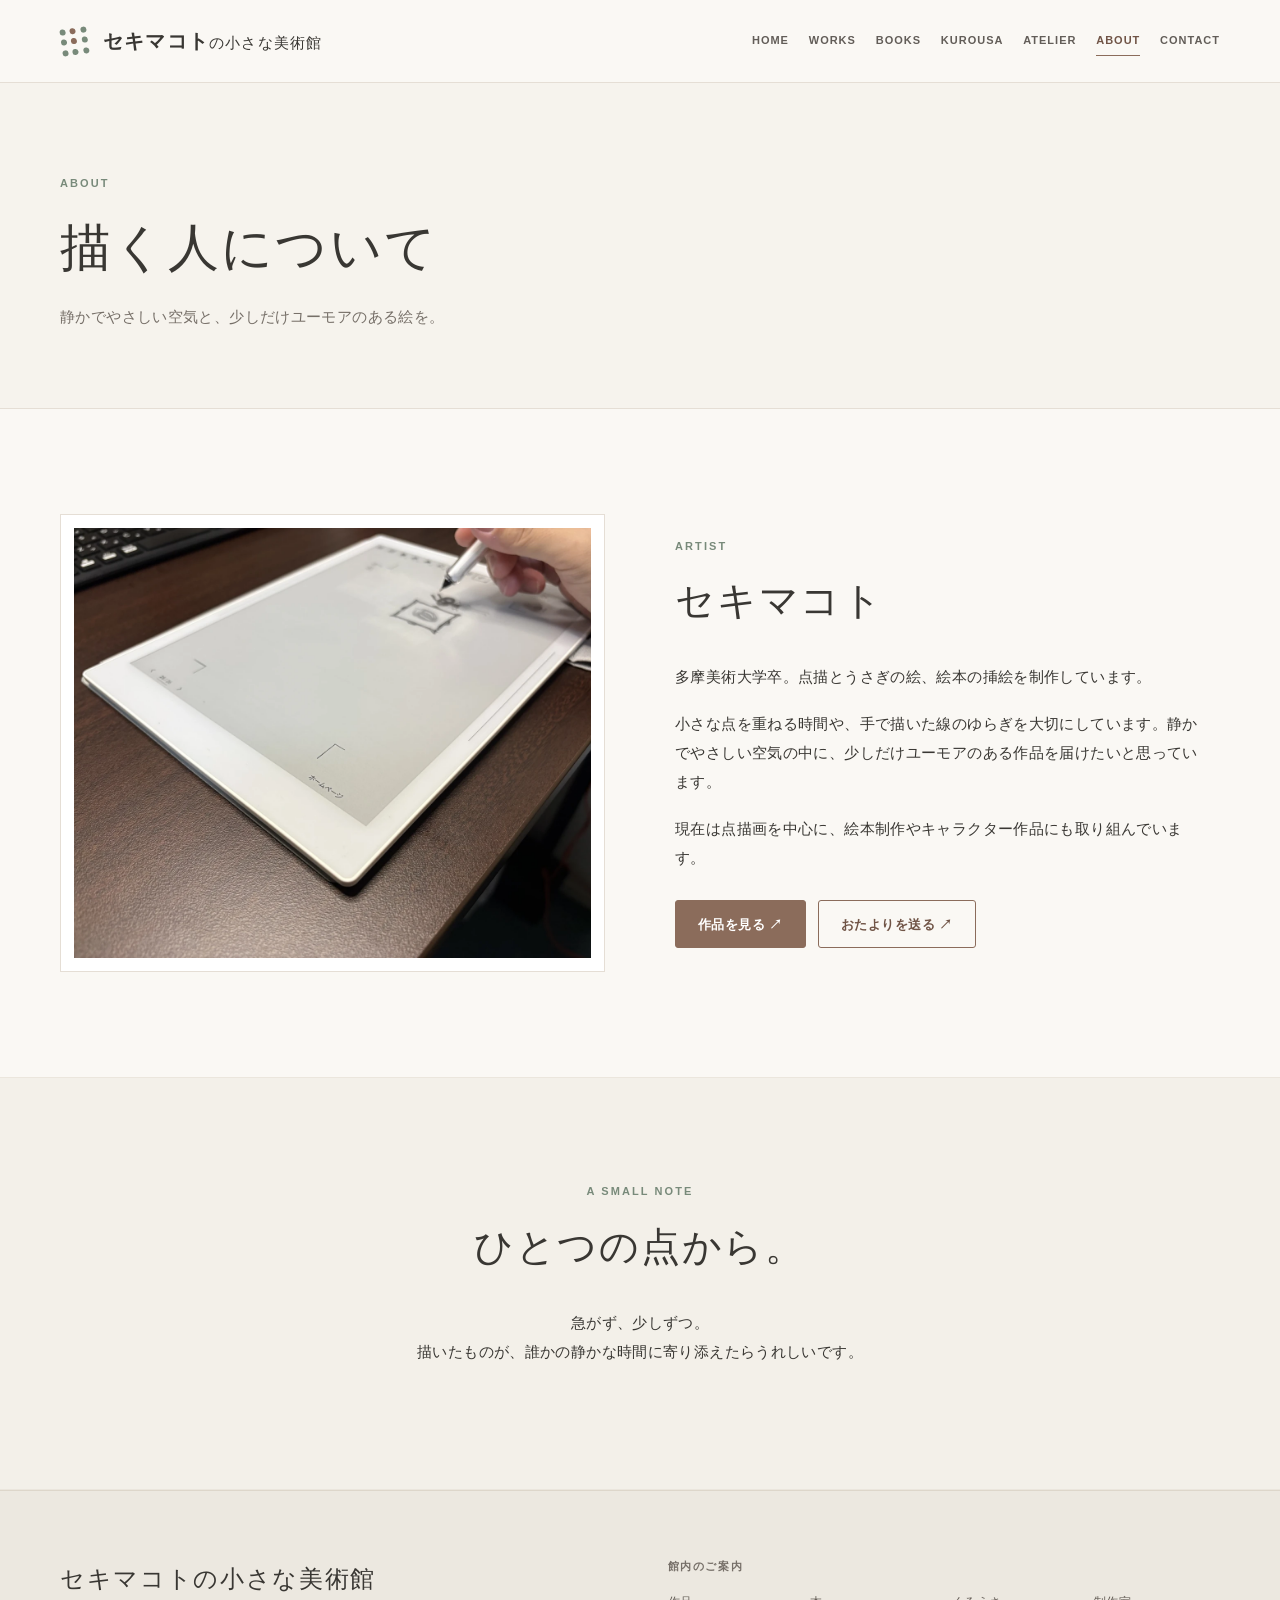
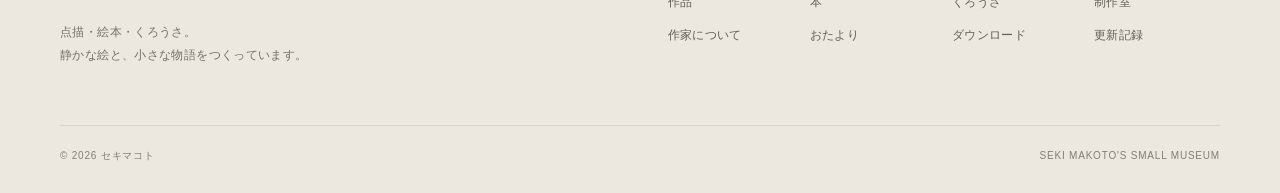
==== commit ee0ee4a9: "Add files via upload" ====
--- a/about.html
+++ b/about.html
@@ -1,42 +1,47 @@
-<!doctype html><html lang="ja">
-  <head><meta charset="utf-8"><meta name="viewport" content="width=device-width,initial-scale=1">
-    <title>作家について｜セキマコトの小さな美術館</title>
-    <meta name="description" content="作家についてのページです。">
-    <link rel="stylesheet" href="css/style.css">
-  </head>
-  
-
+<!doctype html>
+<html lang="ja">
+<head>
+  <meta charset="utf-8">
+  <meta name="viewport" content="width=device-width, initial-scale=1">
+  <meta name="theme-color" content="#f8f5ef">
+  <meta name="description" content="作家セキマコトのプロフィール。点描、うさぎの絵、絵本の挿絵を制作しています。">
+  <meta property="og:type" content="website">
+  <meta property="og:locale" content="ja_JP">
+  <meta property="og:site_name" content="セキマコトの小さな美術館">
+  <meta property="og:title" content="作家について｜セキマコトの小さな美術館">
+  <meta property="og:description" content="作家セキマコトのプロフィール。点描、うさぎの絵、絵本の挿絵を制作しています。">
+  <meta property="og:image" content="https://sekimakoto-official.pages.dev/images/seasons/hero-autumn.webp">
+  <meta property="og:url" content="https://sekimakoto-official.pages.dev/about.html">
+  <link rel="canonical" href="https://sekimakoto-official.pages.dev/about.html">
+  <link rel="icon" href="favicon.svg" type="image/svg+xml">
+  <link rel="stylesheet" href="css/style.css">
+  <script src="js/main.js" defer></script>
+  <title>作家について｜セキマコトの小さな美術館</title>
+</head>
 <body>
-  <header class="site-header"><div class="container header-inner">
-    <a class="logo" href="index.html">セキマコトの小さな美術館</a>
-    <button class="menu-btn" aria-label="メニューを開く" aria-expanded="false">☰</button>
-    <nav class="nav">
-      <a href="index.html">HOME</a>
-      <a href="gallery.html">GALLERY</a>
-      <a href="books.html">BOOKS</a>
-      <a href="kurousa.html">KUROUSA</a>
-      <a href="atelier.html">ATELIER</a>
-      <a href="downloads.html">DOWNLOAD</a>
-      <a href="about.html" aria-current="page">ABOUT</a>
-      <a href="contact.html">おたより</a>
-    </nav>
-  </div>
+  <a class="skip-link" href="#main">本文へ移動</a>
+  <header class="site-header" id="site-header">
+    <div class="shell header-inner">
+      <a class="brand" href="index.html" aria-label="セキマコトの小さな美術館 トップページへ">
+        <span class="brand-mark" aria-hidden="true"><i></i><i></i><i></i><i></i><i></i><i></i><i></i><i></i><i></i></span>
+        <span class="brand-name">セキマコト<span class="brand-small">の小さな美術館</span></span>
+      </a>
+      <button class="menu-toggle" type="button" aria-label="メニューを開く" aria-expanded="false" aria-controls="main-navigation"><span></span><span></span><span></span></button>
+      <nav class="site-nav" id="main-navigation" aria-label="メインメニュー">
+<a href="index.html">HOME</a><a href="works.html">WORKS</a><a href="books.html">BOOKS</a><a href="kurousa.html">KUROUSA</a><a href="atelier.html">ATELIER</a><a href="about.html" aria-current="page">ABOUT</a><a href="contact.html">CONTACT</a>      </nav>
+    </div>
   </header>
-  
-  <main>
-    <section class="page-head"><div class="container"><span class="eyebrow">ABOUT</span><h1>作家について</h1></div>
-    </section><section class="section-sm"><div class="container profile"><img src="images/common/profile.webp" alt="セキマコト"><div>
-      <h2>セキマコト</h2><p>多摩美術大学卒。点描とうさぎの絵、絵本の挿絵を制作しています。</p>
-      <p>小さな点を重ねる時間や、手で描いた線のゆらぎを大切にしています。静かでやさしい空気の中に、少しだけユーモアのある作品を届けたいと思っています。</p>
-      <p>現在は点描画を中心に、絵本制作やキャラクター作品にも取り組んでいます。</p>
-      <a class="btn secondary" href="contact.html">おたよりを送る</a></div></div></section>
-  </main>
-  
-  <footer class="site-footer"><div class="container">
-    <nav class="footer-nav">
-    <a href="gallery.html">作品</a><a href="books.html">本</a><a href="atelier.html">制作室</a><a href="about.html">作家について</a>
-    <a href="contact.html">おたより</a><a href="changelog.html">更新記録</a>
-  </nav>
-    <p class="copyright">© 2026 セキマコト</p></div>
+  <main id="main">
+<section class="page-intro"><div class="shell"><p class="eyebrow">ABOUT</p><h1>描く人について</h1><p>静かでやさしい空気と、少しだけユーモアのある絵を。</p></div></section>
+<section class="section"><div class="shell about-layout"><div class="about-image"><img src="images/atelier/atelier-now.webp" alt="ペンを持って制作している手元と、机の上の制作風景" width="1400" height="1050" loading="lazy" decoding="async" class=""></div><div class="about-copy"><p class="eyebrow">ARTIST</p><h2>セキマコト</h2><p>多摩美術大学卒。点描とうさぎの絵、絵本の挿絵を制作しています。</p><p>小さな点を重ねる時間や、手で描いた線のゆらぎを大切にしています。静かでやさしい空気の中に、少しだけユーモアのある作品を届けたいと思っています。</p><p>現在は点描画を中心に、絵本制作やキャラクター作品にも取り組んでいます。</p><div class="button-row"><a class="button button-primary" href="works.html">作品を見る ↗</a><a class="button button-outline" href="contact.html">おたよりを送る ↗</a></div></div></div></section>
+<section class="section section-quiet"><div class="shell center small-section"><p class="eyebrow">A SMALL NOTE</p><h2>ひとつの点から。</h2><p>急がず、少しずつ。<br>描いたものが、誰かの静かな時間に寄り添えたらうれしいです。</p></div></section>
+</main>
+  <footer class="site-footer">
+    <div class="shell footer-inner">
+      <div class="footer-about"><a class="footer-title" href="index.html">セキマコトの小さな美術館</a><p>点描・絵本・くろうさ。<br>静かな絵と、小さな物語をつくっています。</p></div>
+      <div class="footer-links"><p class="footer-heading">館内のご案内</p><nav aria-label="フッターメニュー"><a href="works.html">作品</a><a href="books.html">本</a><a href="kurousa.html">くろうさ</a><a href="atelier.html">制作室</a><a href="about.html">作家について</a><a href="contact.html">おたより</a><a href="downloads.html">ダウンロード</a><a href="changelog.html">更新記録</a></nav></div>
+    </div>
+    <div class="shell footer-bottom"><span>© 2026 セキマコト</span><span>SEKI MAKOTO'S SMALL MUSEUM</span></div>
   </footer>
-  <script src="script.js"></script></body></html>
+</body>
+</html>
--- a/css/style.css
+++ b/css/style.css
@@ -1,2 +1,163 @@
-
-:root{--bg:#faf7f1;--paper:#fffdf9;--ink:#3f3a36;--sub:#756d66;--line:#ded6cb;--accent:#b98778;--soft:#f2e4de;--shadow:0 10px 30px rgba(70,58,50,.08);--radius:24px;--max:1120px}*{box-sizing:border-box}html{scroll-behavior:smooth}body{margin:0;color:var(--ink);background:var(--bg);font-family:"Yu Mincho","Hiragino Mincho ProN",serif;line-height:1.9;letter-spacing:.035em}img{max-width:100%;height:auto;display:block}a{color:inherit;text-decoration:none}.container{width:min(calc(100% - 36px),var(--max));margin:auto}.narrow{width:min(calc(100% - 36px),780px);margin:auto}.section{padding:76px 0}.section-sm{padding:48px 0}.center{text-align:center}.muted{color:var(--sub)}.eyebrow{display:inline-block;margin-bottom:10px;color:var(--accent);font-family:system-ui,sans-serif;font-size:.78rem;font-weight:700;letter-spacing:.18em}h1,h2,h3{line-height:1.45;font-weight:600;margin-top:0}h1{font-size:clamp(2rem,5vw,3.7rem);letter-spacing:.08em}h2{font-size:clamp(1.55rem,3vw,2.35rem);margin-bottom:22px}h3{font-size:1.22rem;margin-bottom:10px}p{margin:0 0 1.2em}.site-header{position:sticky;top:0;z-index:50;background:rgba(250,247,241,.92);backdrop-filter:blur(12px);border-bottom:1px solid rgba(222,214,203,.75)}.header-inner{min-height:74px;display:flex;align-items:center;justify-content:space-between;gap:24px}.logo{font-size:1.02rem;font-weight:700;letter-spacing:.12em}.nav{display:flex;gap:20px;align-items:center;flex-wrap:wrap}.nav a{font-family:system-ui,sans-serif;font-size:.79rem;color:var(--sub);letter-spacing:.08em;padding:8px 2px}.nav a:hover,.nav a[aria-current=page]{color:var(--ink);border-bottom:1px solid var(--accent)}.menu-btn{display:none;border:0;background:none;font-size:1.4rem}.hero{padding:44px 0 60px}.hero-image{overflow:hidden;border-radius:30px;box-shadow:var(--shadow);background:#eee}.hero-image img{width:100%;aspect-ratio:16/9;object-fit:cover}.hero-copy{padding:42px 0 0;text-align:center}.hero-copy p{max-width:680px;margin:auto;color:var(--sub)}.notice{display:grid;grid-template-columns:180px 1fr;gap:32px;background:var(--paper);border:1px solid var(--line);border-radius:var(--radius);padding:28px;box-shadow:var(--shadow);align-items:center}.notice img{aspect-ratio:1/1;object-fit:cover;border-radius:16px}.badge{display:inline-block;padding:5px 11px;border-radius:999px;background:var(--soft);color:#765348;font-family:system-ui,sans-serif;font-size:.72rem;font-weight:700;letter-spacing:.08em}.text-link{display:inline-flex;gap:8px;align-items:center;color:var(--accent);font-weight:700}.grid{display:grid;gap:28px}.grid-2{grid-template-columns:repeat(2,minmax(0,1fr))}.grid-3{grid-template-columns:repeat(3,minmax(0,1fr))}.card{background:var(--paper);border:1px solid var(--line);border-radius:var(--radius);overflow:hidden;box-shadow:var(--shadow)}.card-body{padding:24px}.card-media img{width:100%;aspect-ratio:4/3;object-fit:cover}.card-media.portrait img{aspect-ratio:1/1;object-fit:contain;background:#fff}.btn{display:inline-flex;align-items:center;justify-content:center;min-height:48px;padding:0 22px;border-radius:999px;background:var(--ink);color:#fff;font-family:system-ui,sans-serif;font-size:.9rem;font-weight:700}.btn.secondary{background:transparent;color:var(--ink);border:1px solid var(--ink)}.btn.disabled{background:#b8b0aa;pointer-events:none}.btn-row{display:flex;gap:12px;flex-wrap:wrap;margin-top:20px}.page-head{padding:72px 0 34px;text-align:center}.page-head p{max-width:700px;margin:auto;color:var(--sub)}.feature{display:grid;grid-template-columns:minmax(0,.9fr) minmax(0,1.1fr);gap:48px;align-items:center}.feature-image{background:#fff;border:1px solid var(--line);border-radius:var(--radius);padding:20px;box-shadow:var(--shadow)}.feature-image img{width:100%;object-fit:contain}.timeline{position:relative;display:grid;gap:34px}.timeline:before{content:"";position:absolute;left:28px;top:20px;bottom:20px;width:1px;background:var(--line)}.step{display:grid;grid-template-columns:58px 1fr;gap:24px;position:relative}.step-no{width:58px;height:58px;border-radius:50%;background:var(--paper);border:1px solid var(--line);display:grid;place-items:center;z-index:1;font-family:system-ui,sans-serif;font-weight:700;color:var(--accent)}.step-content{background:var(--paper);border:1px solid var(--line);border-radius:var(--radius);padding:22px;box-shadow:var(--shadow)}.step-content img{width:100%;max-height:640px;object-fit:contain;border-radius:16px;background:#fff;margin-bottom:18px}.quote{padding:34px;background:var(--soft);border-radius:var(--radius);font-size:1.05rem}.profile{display:grid;grid-template-columns:260px 1fr;gap:44px;align-items:start}.profile img{border-radius:var(--radius);background:#fff;border:1px solid var(--line)}.download-box{background:var(--paper);border:1px solid var(--line);border-radius:var(--radius);padding:36px;text-align:center;box-shadow:var(--shadow)}.site-footer{margin-top:60px;padding:48px 0 30px;border-top:1px solid var(--line);color:var(--sub)}.footer-nav{display:flex;justify-content:center;gap:18px;flex-wrap:wrap;font-family:system-ui,sans-serif;font-size:.8rem}.copyright{text-align:center;margin-top:24px;font-family:system-ui,sans-serif;font-size:.75rem}.changelog{list-style:none;padding:0}.changelog li{padding:20px 0;border-bottom:1px solid var(--line)}.changelog strong{display:block;margin-bottom:6px}@media(max-width:820px){.menu-btn{display:block}.nav{display:none;position:absolute;left:18px;right:18px;top:68px;background:var(--paper);border:1px solid var(--line);border-radius:18px;padding:18px;box-shadow:var(--shadow)}.nav.open{display:grid;grid-template-columns:repeat(2,1fr)}.grid-2,.grid-3,.feature,.profile{grid-template-columns:1fr}.notice{grid-template-columns:100px 1fr;gap:18px;padding:20px}.section{padding:56px 0}}@media(max-width:520px){.container,.narrow{width:min(calc(100% - 24px),var(--max))}.header-inner{min-height:64px}.logo{font-size:.85rem}.hero{padding-top:24px}.hero-image{border-radius:20px}.notice{grid-template-columns:1fr}.notice img{max-width:150px}.card-body{padding:20px}.timeline:before{left:20px}.step{grid-template-columns:42px 1fr;gap:14px}.step-no{width:42px;height:42px}}
+/* セキマコトの小さな美術館 — 2026 autumn */
+:root{--bg:#faf8f4;--paper:#fffefa;--paper2:#f4f0e9;--ink:#393733;--muted:#766f68;--line:#e5ded5;--accent:#8b6c5b;--accent-dark:#705446;--green:#788a7a;--radius:8px;--shadow:0 12px 32px rgba(65,54,42,.055);--shell:1160px}
+*{box-sizing:border-box}
+html{scroll-behavior:smooth;scroll-padding-top:108px}
+body{margin:0;background:var(--bg);color:var(--ink);font-family:"Hiragino Kaku Gothic ProN","Yu Gothic","Noto Sans JP",sans-serif;font-size:15px;line-height:1.95;letter-spacing:.025em;-webkit-font-smoothing:antialiased}
+img{display:block;max-width:100%;height:auto}
+a{color:inherit;text-decoration:none}
+button{font:inherit}
+:focus-visible{outline:3px solid var(--green);outline-offset:4px}
+.shell{width:min(calc(100% - 72px),var(--shell));margin-inline:auto}
+.skip-link{position:absolute;z-index:300;top:-80px;left:16px;background:#fff;padding:12px 18px;border:2px solid var(--green)}
+.skip-link:focus{top:12px}
+.site-header{position:sticky;top:0;z-index:100;background:rgba(250,248,244,.96);border-bottom:1px solid var(--line);backdrop-filter:blur(14px);-webkit-backdrop-filter:blur(14px)}
+.header-inner{display:flex;align-items:center;justify-content:space-between;min-height:82px;gap:26px}
+.brand{display:inline-flex;align-items:center;gap:14px;flex-shrink:0;white-space:nowrap}
+.brand-name{font-family:"Yu Mincho","Hiragino Mincho ProN","Noto Serif JP",serif;font-size:20px;letter-spacing:.06em;font-weight:600}
+.brand-small{font-size:15px;font-weight:400}
+.brand-mark{width:29px;height:29px;display:grid;grid-template-columns:repeat(3,1fr);gap:3px;transform:rotate(-8deg)}
+.brand-mark i{width:6px;height:6px;border-radius:50%;background:var(--green);align-self:center;justify-self:center}
+.brand-mark i:nth-child(2),.brand-mark i:nth-child(5){background:var(--accent)}
+.site-nav{display:flex;gap:clamp(10px,1.55vw,24px);align-items:center}
+.site-nav a{font-size:11px;font-weight:600;letter-spacing:.09em;color:#625d58;padding:13px 0;position:relative;white-space:nowrap}
+.site-nav a::after{content:"";position:absolute;bottom:9px;left:0;width:0;height:1px;background:var(--accent);transition:width .2s}
+.site-nav a:hover::after,.site-nav a[aria-current="page"]::after{width:100%}
+.site-nav a[aria-current="page"]{color:var(--accent-dark)}
+.menu-toggle{display:none}
+.eyebrow,.mini-label{font-size:11px;font-weight:650;letter-spacing:.19em;color:var(--green);line-height:1.6;margin:0 0 17px}
+.mini-label{color:var(--accent)}
+h1,h2,h3,p{margin-top:0}
+h1,h2,h3{font-family:"Yu Mincho","Hiragino Mincho ProN","Noto Serif JP",serif;line-height:1.48;letter-spacing:.045em;font-weight:500}
+h1{font-size:clamp(34px,4vw,58px)}h2{font-size:clamp(27px,3.15vw,39px)}h3{font-size:23px}
+p{margin-bottom:1.15em}
+.section{padding:105px 0}
+.section-quiet{background:#f3f0e9;border-block:1px solid #ebe6dd}
+.section-heading{margin-bottom:44px}.section-heading h2{margin:0 0 10px}.section-intro{color:var(--muted);margin:0;max-width:720px}
+.center{text-align:center}.small-section{max-width:680px}
+.button-row{display:flex;gap:12px;flex-wrap:wrap;align-items:center;margin-top:28px}
+.button{display:inline-flex;justify-content:center;align-items:center;gap:20px;min-height:48px;padding:11px 22px;border:1px solid var(--accent);border-radius:3px;font-size:13px;font-weight:600;letter-spacing:.035em;line-height:1.5;transition:background .2s,color .2s,transform .2s}
+.button:hover{transform:translateY(-2px)}
+.button-primary{background:var(--accent);color:white}.button-primary:hover{background:var(--accent-dark)}
+.button-outline{background:transparent;color:var(--accent-dark)}.button-outline:hover{background:#efe9e2}
+.inline-link{display:inline-block;border-bottom:1px solid #b6a598;padding-bottom:3px;color:var(--accent-dark);font-size:13px;font-weight:650;transition:color .2s,border-color .2s}
+.inline-link:hover{color:var(--green);border-color:var(--green)}
+.section-link{text-align:right;margin:32px 0 0}
+/* Home hero: artwork is right-aligned, copy stays on the original left-side whitespace */
+.hero-section{padding:29px 0 18px}
+.hero-stage{position:relative;isolation:isolate;min-height:560px;background:white;border:1px solid #ebe6df;overflow:hidden}
+.hero-art{position:absolute;z-index:0;inset:0;width:100%;height:100%;object-fit:cover;object-position:center center}
+.hero-copy{position:relative;z-index:1;width:min(52%,610px);padding:clamp(45px,6.2vw,94px) 0 64px clamp(30px,5.6vw,78px)}
+.hero-copy h1{font-size:clamp(34px,4.2vw,57px);line-height:1.5;letter-spacing:.09em;margin-bottom:17px}
+.hero-kicker{font-family:"Yu Mincho","Hiragino Mincho ProN",serif;font-size:17px;letter-spacing:.09em;margin:0 0 17px}
+.hero-description{font-size:14px;color:var(--muted);margin:0 0 33px}
+.hero-caption{font-size:11px;color:#8b8177;text-align:right;margin:8px 2px 0;letter-spacing:.08em}
+/* Welcome */
+.intro-layout{display:grid;grid-template-columns:1fr 1.08fr;gap:70px;align-items:start}
+.intro-title{line-height:1.65;margin-bottom:0}
+.intro-text{max-width:490px;padding-top:12px}.intro-text p{margin-bottom:23px}
+/* Book notice */
+.feature-story{display:grid;grid-template-columns:37% 1fr;align-items:center;gap:clamp(30px,6vw,90px);padding:36px 5%;background:var(--paper);border:1px solid var(--line)}
+.feature-image{width:100%;max-width:330px;justify-self:center;background:#fff;padding:16px;border:1px solid #f0ece7}
+.feature-image img{width:100%;aspect-ratio:1;object-fit:contain}
+.feature-copy h3{font-size:clamp(27px,3vw,39px);margin:0 0 9px}.feature-sub{font-size:18px;font-family:"Yu Mincho","Hiragino Mincho ProN",serif;margin-bottom:24px}
+.feature-copy>p:not(.mini-label){max-width:530px}.byline{font-size:13px;color:var(--muted)}
+/* Featured work cards */
+.feature-grid{display:grid;grid-template-columns:repeat(3,minmax(0,1fr));gap:25px}
+.feature-card{display:block;background:var(--paper);border:1px solid var(--line);transition:transform .2s,box-shadow .2s}
+.feature-card:hover{transform:translateY(-5px);box-shadow:var(--shadow)}
+.feature-card-media{display:flex;height:285px;align-items:center;justify-content:center;overflow:hidden;padding:20px;background:#fff}
+.feature-card-media img{width:100%;height:100%;object-fit:contain}
+.feature-card-info{display:block;padding:23px 24px 25px}.feature-card-info .eyebrow{display:block;margin:0 0 8px}
+.feature-card-info strong{display:block;font-family:"Yu Mincho","Hiragino Mincho ProN",serif;font-size:24px;font-weight:500;margin-bottom:7px}
+.feature-card-info>span:last-child{display:block;font-size:12px;color:var(--muted)}
+/* Books */
+.book-grid{display:grid;grid-template-columns:repeat(3,minmax(0,1fr));gap:25px}
+.book-card{min-width:0}.book-thumb{display:block;background:#fff;border:1px solid var(--line);padding:15px;transition:transform .2s}
+.book-thumb:hover{transform:translateY(-3px)}
+.book-cover-img{width:100%;aspect-ratio:1;object-fit:contain}
+.book-card>div{padding:18px 3px}.book-card h3{font-size:21px;margin:0 0 9px}.book-card p:not(.eyebrow){font-size:12px;color:var(--muted)}
+.book-card .eyebrow{margin-bottom:8px;font-size:10px}
+/* Atelier teaser */
+.atelier-feature{display:grid;grid-template-columns:1.17fr .83fr;gap:65px;align-items:center}
+.atelier-feature-image{border:1px solid var(--line);background:#fff;padding:11px}
+.atelier-feature-image img{width:100%;aspect-ratio:1.45;object-fit:cover;object-position:center}
+.atelier-feature-text p:not(.eyebrow){max-width:370px;color:var(--muted)}
+.atelier-feature-text .button{margin-top:15px}
+.last-invite{border-top:1px solid var(--line);padding:75px 0 85px}.last-invite h2{margin-bottom:17px}.last-invite p:not(.eyebrow){color:var(--muted)}
+/* Page headers */
+.page-intro{padding:92px 0 76px;border-bottom:1px solid var(--line);background:#f6f3ed}
+.page-intro h1{font-size:clamp(34px,4vw,53px);margin-bottom:17px}
+.page-intro p:not(.eyebrow){color:var(--muted);font-size:15px;margin:0}
+.anchor-nav{display:flex;flex-wrap:wrap;gap:12px;margin-top:34px}
+.anchor-nav a{display:inline-block;padding:8px 18px;border:1px solid #c9bdb0;border-radius:30px;font-size:12px;color:var(--accent-dark);background:#fff}
+.anchor-nav a:hover{background:#eee8df}
+/* Works */
+.art-grid{display:grid;grid-template-columns:repeat(3,minmax(0,1fr));gap:26px}
+.art-piece{margin:0;min-width:0}
+.art-frame{background:#fff;border:1px solid var(--line);padding:15px;display:flex;align-items:center;justify-content:center;overflow:hidden;min-height:300px}
+.art-frame img{max-width:100%;max-height:100%;width:100%;height:100%;object-fit:contain}
+.art-frame.tall{height:405px}.art-frame.wide{height:300px}.art-frame.scene{height:310px}
+.art-piece figcaption{display:flex;flex-direction:column;gap:3px;padding:14px 3px 0;font-size:13px;color:var(--muted)}
+.art-piece figcaption strong{font-weight:600;color:var(--ink)}
+.picturebook-layout{display:grid;grid-template-columns:32% 1fr;gap:34px;align-items:start}
+.cover-piece .art-frame{height:360px}.scene-grid{display:grid;grid-template-columns:repeat(3,minmax(0,1fr));gap:16px}
+.scene-grid .art-frame.scene{height:270px;padding:9px}.scene-grid figcaption{font-size:12px}
+/* Book details */
+.book-detail{display:grid;grid-template-columns:37% 1fr;gap:clamp(32px,6vw,92px);align-items:center;padding:0 0 72px;margin-bottom:75px;border-bottom:1px solid var(--line)}
+.book-detail:last-child{border:0;margin-bottom:0;padding-bottom:0}
+.book-detail-art{max-width:405px;padding:18px;border:1px solid var(--line);background:#fff}
+.book-detail-art img{width:100%;height:auto}
+.book-detail-copy h2{font-size:clamp(28px,3.4vw,43px);margin:0 0 20px}
+.book-detail-copy>p:not(.eyebrow){max-width:600px}
+.small-note{font-size:11px!important;color:#817a73!important;margin-top:15px}
+/* Kurousa */
+.kurousa-intro{display:grid;grid-template-columns:42% 1fr;align-items:center;gap:clamp(35px,7vw,100px)}
+.kurousa-portrait{background:#fff;border:1px solid var(--line);padding:26px}
+.kurousa-portrait img{aspect-ratio:1;object-fit:contain}
+.kurousa-intro p:not(.eyebrow){max-width:450px}
+/* Atelier */
+.atelier-now{display:grid;grid-template-columns:1.2fr .8fr;gap:60px;align-items:center}
+.atelier-now-photo{padding:12px;background:#fff;border:1px solid var(--line)}
+.atelier-now-photo img{width:100%;aspect-ratio:1.35;object-fit:cover}
+.atelier-now-copy p:not(.eyebrow){color:var(--muted)}
+.making-grid{display:grid;grid-template-columns:repeat(4,minmax(0,1fr));gap:20px}
+.making-step{margin:0;background:#fff;border:1px solid var(--line)}
+.making-image{height:255px;padding:10px;display:flex;align-items:center;justify-content:center}
+.making-image img{width:100%;height:100%;object-fit:contain}
+.making-step figcaption{padding:15px 17px 18px}
+.making-step figcaption>span{color:var(--green);font-size:11px;font-weight:650;letter-spacing:.12em;margin-right:10px}
+.making-step figcaption strong{font-family:"Yu Mincho","Hiragino Mincho ProN",serif;font-size:19px;font-weight:500}
+.making-step figcaption p{font-size:12px;color:var(--muted);line-height:1.85;margin:10px 0 0}
+.atelier-note{max-width:690px;text-align:center;margin:55px auto 0}.atelier-note .button{margin-top:12px}
+/* About */
+.about-layout{display:grid;grid-template-columns:1fr 1fr;gap:70px;align-items:center}
+.about-image{background:#fff;padding:13px;border:1px solid var(--line)}
+.about-image img{width:100%;aspect-ratio:1.2;object-fit:cover}
+.about-copy p:not(.eyebrow){max-width:530px}
+/* Contact & download */
+.letter-card{max-width:770px;margin:auto;padding:65px 45px;text-align:center;background:var(--paper);border:1px solid var(--line)}
+.letter-card h2{margin-bottom:20px}.letter-card p:not(.eyebrow){color:var(--muted)}.letter-card .button{margin-top:17px}
+.letter-mark{font-size:31px;color:var(--green);margin-bottom:20px}
+/* Tenshi story */
+.tenshi-hero{margin:0;padding:0;border:0}
+.story-layout{display:grid;grid-template-columns:.8fr 1.2fr;gap:70px}
+.story-prose{max-width:650px}.story-prose h3{font-size:23px;margin:45px 0 20px}.story-prose p{margin-bottom:24px}
+/* History */
+.timeline{max-width:850px}.timeline article{position:relative;padding:0 0 37px 36px;border-left:1px solid #c7bbb0}
+.timeline article:before{content:"";position:absolute;left:-5px;top:3px;width:9px;height:9px;border-radius:50%;background:var(--green)}
+.timeline article:last-child{border-left:0;padding-bottom:0}
+.timeline h2{font-size:26px;margin:0 0 9px}.timeline p{color:var(--muted)}
+/* Footer */
+.site-footer{background:#ece8e0;border-top:1px solid #ddd6ca;padding-top:65px}
+.footer-inner{display:grid;grid-template-columns:1fr 1fr;gap:55px;padding-bottom:58px}
+.footer-title{font-family:"Yu Mincho","Hiragino Mincho ProN",serif;font-size:24px;letter-spacing:.07em}
+.footer-about p{font-size:12px;color:var(--muted);margin:18px 0 0}
+.footer-heading{font-size:11px;color:var(--muted);letter-spacing:.15em;font-weight:700;margin:0 0 14px}
+.footer-links nav{display:grid;grid-template-columns:repeat(4,minmax(0,1fr));gap:9px 16px}
+.footer-links nav a{font-size:12px;color:#655e57}.footer-links nav a:hover{color:var(--accent-dark);text-decoration:underline}
+.footer-bottom{display:flex;justify-content:space-between;gap:20px;padding:20px 0 27px;border-top:1px solid #dcd4c9;font-size:10px;color:#857d73;letter-spacing:.08em}
+.not-found{text-align:center;max-width:650px;margin:18vh auto;padding:0 20px}.not-found h1{font-size:34px}.not-found .button{margin-top:20px}
+@media (max-width:1050px){.shell{width:min(calc(100% - 52px),var(--shell))}.header-inner{min-height:74px}.menu-toggle{display:flex;flex-direction:column;justify-content:center;align-items:center;gap:5px;width:44px;height:44px;border:1px solid var(--line);border-radius:3px;background:transparent;cursor:pointer;flex-shrink:0}.menu-toggle span{display:block;width:20px;height:1px;background:var(--ink);transition:transform .2s,opacity .2s}.menu-toggle[aria-expanded="true"] span:nth-child(1){transform:translateY(6px) rotate(45deg)}.menu-toggle[aria-expanded="true"] span:nth-child(2){opacity:0}.menu-toggle[aria-expanded="true"] span:nth-child(3){transform:translateY(-6px) rotate(-45deg)}.site-nav{display:none;position:absolute;top:100%;left:0;right:0;padding:14px 26px 22px;background:var(--bg);border-bottom:1px solid var(--line);box-shadow:0 12px 18px rgba(40,40,40,.05);flex-direction:column;align-items:stretch;gap:0}.site-nav.is-open{display:flex}.site-nav a{font-size:12px;padding:10px 12px;border-bottom:1px solid #e9e3da}.site-nav a::after{display:none}.hero-stage{min-height:480px}.hero-copy{width:57%}.making-grid{grid-template-columns:repeat(2,1fr)}.scene-grid{grid-template-columns:1fr}.scene-grid .art-frame.scene{height:230px}.picturebook-layout{grid-template-columns:36% 1fr}}
+@media (max-width:740px){html{scroll-padding-top:83px}.shell{width:min(calc(100% - 34px),var(--shell))}.header-inner{min-height:66px}.brand{gap:9px}.brand-mark{width:22px;height:22px;gap:1px}.brand-mark i{width:5px;height:5px}.brand-name{font-size:17px}.brand-small{font-size:12px}.section{padding:67px 0}.section-heading{margin-bottom:30px}.page-intro{padding:59px 0 54px}.page-intro p:not(.eyebrow){font-size:14px}.hero-section{padding:14px 0 6px}.hero-stage{display:flex;flex-direction:column-reverse;min-height:0}.hero-art{position:relative;z-index:0;width:100%;height:auto;aspect-ratio:1.18;object-fit:cover;object-position:right center}.hero-copy{width:100%;padding:38px 27px 28px}.hero-copy h1{font-size:clamp(31px,8vw,43px);margin-bottom:11px}.hero-copy .eyebrow{font-size:9px}.hero-kicker{font-size:16px;margin-bottom:9px}.hero-description{font-size:13px;margin-bottom:22px}.hero-caption{font-size:10px}.intro-layout,.feature-story,.atelier-feature,.book-detail,.kurousa-intro,.atelier-now,.about-layout,.story-layout{grid-template-columns:1fr;gap:26px}.intro-title{font-size:32px}.intro-text{padding:0}.feature-story{padding:25px 22px 30px}.feature-image{max-width:265px}.feature-copy h3{font-size:29px}.feature-sub{font-size:16px}.feature-grid{grid-template-columns:1fr;gap:18px}.feature-card{display:grid;grid-template-columns:43% 1fr;align-items:center}.feature-card-media{height:185px;padding:10px}.feature-card-info{padding:15px 17px}.feature-card-info strong{font-size:21px}.feature-card-info .eyebrow{font-size:9px}.book-grid{grid-template-columns:1fr;gap:22px}.book-card{display:grid;grid-template-columns:36% 1fr;gap:17px;align-items:center}.book-thumb{padding:8px}.book-card>div{padding:0}.book-card h3{font-size:18px}.atelier-feature-image img{aspect-ratio:1.35}.atelier-feature-text h2{font-size:32px}.last-invite{padding:60px 0}.art-grid{grid-template-columns:1fr;gap:27px}.art-grid-stippling{grid-template-columns:1fr}.art-frame.tall{height:380px}.art-frame.wide{height:270px}.art-frame.scene{height:300px}.picturebook-layout{grid-template-columns:1fr;gap:30px}.cover-piece .art-frame{height:350px}.scene-grid{grid-template-columns:1fr;gap:24px}.scene-grid .art-frame.scene{height:300px}.book-detail{padding-bottom:55px;margin-bottom:56px}.book-detail-art{max-width:330px;margin:auto}.kurousa-portrait{max-width:390px;margin:auto}.atelier-now-photo img{aspect-ratio:1.35}.making-grid{grid-template-columns:1fr;gap:16px}.making-step{display:grid;grid-template-columns:42% 1fr}.making-image{height:210px}.making-step figcaption{align-self:center}.about-image img{aspect-ratio:1.4}.letter-card{padding:42px 23px}.footer-inner{grid-template-columns:1fr;gap:35px;padding-bottom:36px}.footer-links nav{grid-template-columns:repeat(2,1fr)}.footer-bottom{flex-direction:column;gap:2px}.button-row{gap:9px}.button{font-size:12px;padding:11px 16px}.timeline article{padding-left:25px}}
+@media (max-width:380px){.brand-name{font-size:15px}.brand-small{font-size:11px}.hero-copy{padding:30px 20px 26px}.feature-card{grid-template-columns:40% 1fr}.feature-card-info strong{font-size:19px}.book-card h3{font-size:16px}}
+@media (prefers-reduced-motion:reduce){html{scroll-behavior:auto}*,*::before,*::after{animation-duration:.01ms!important;transition-duration:.01ms!important}}
